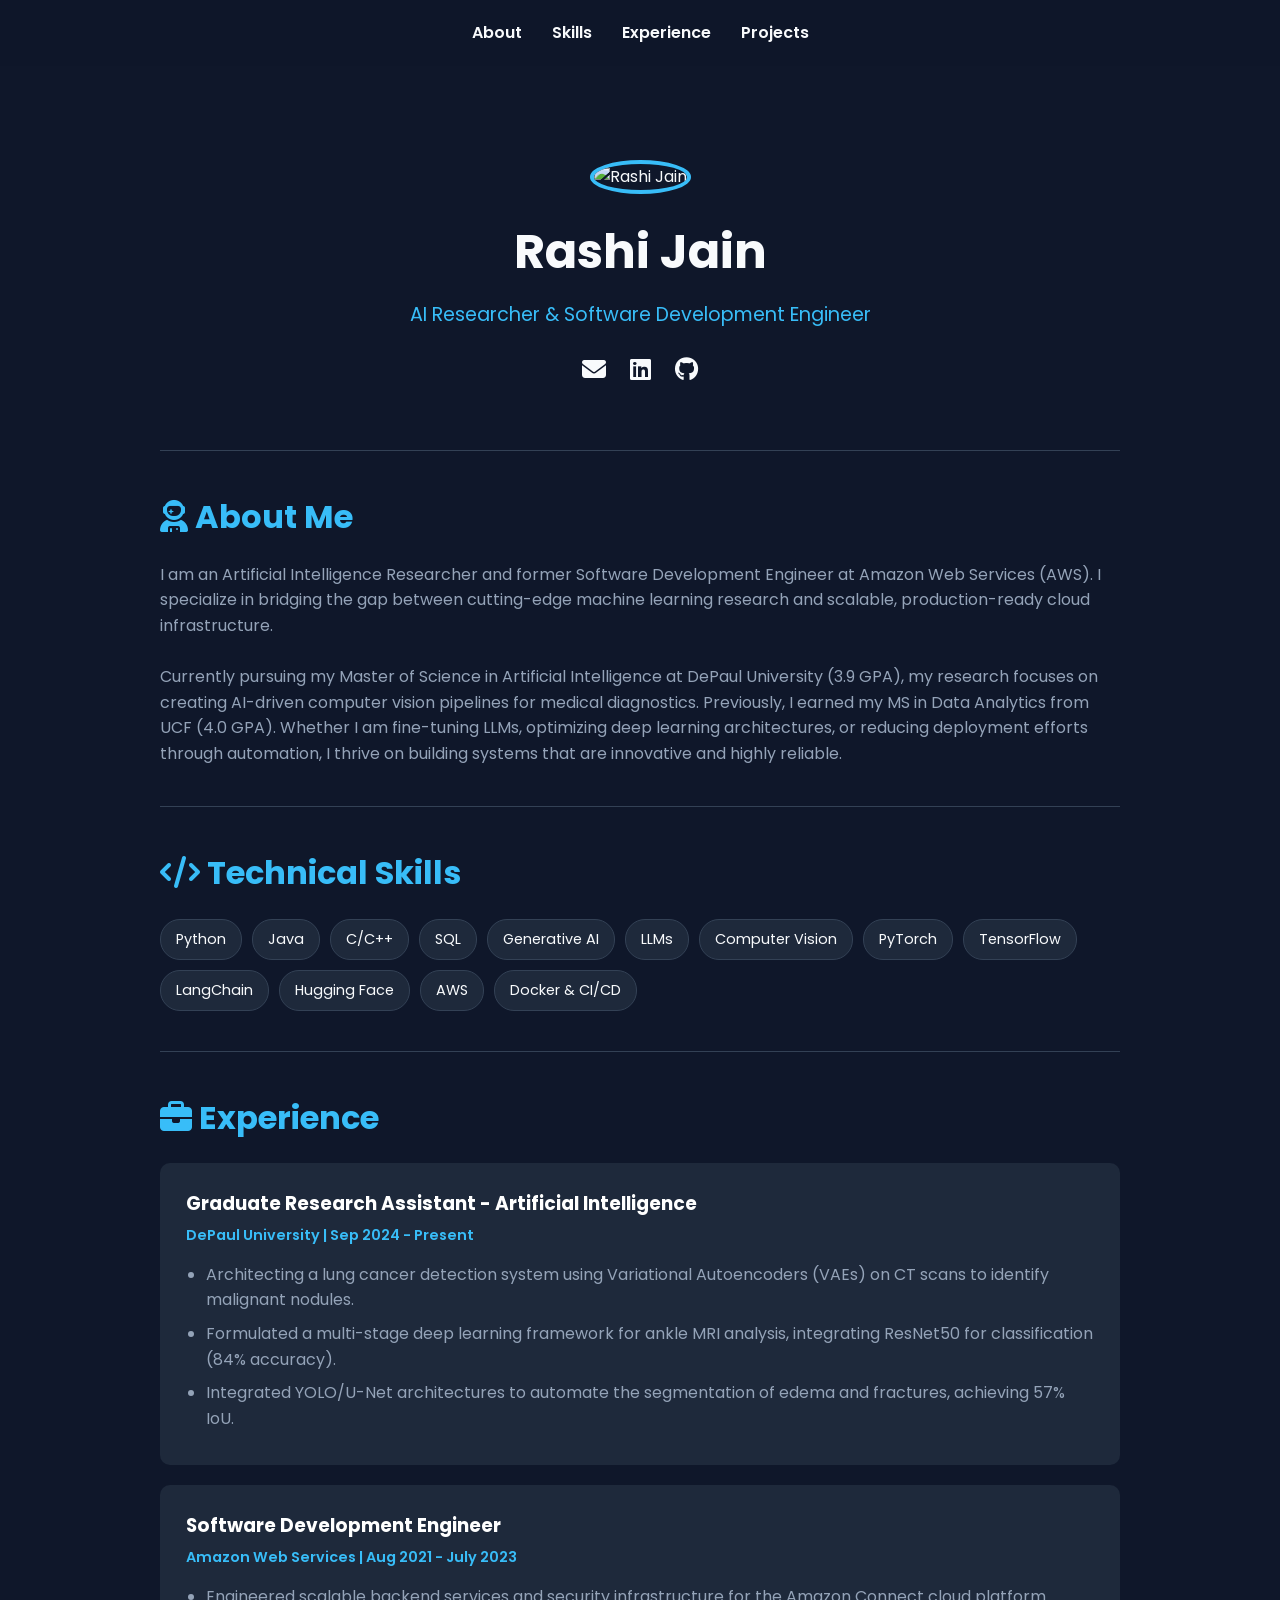
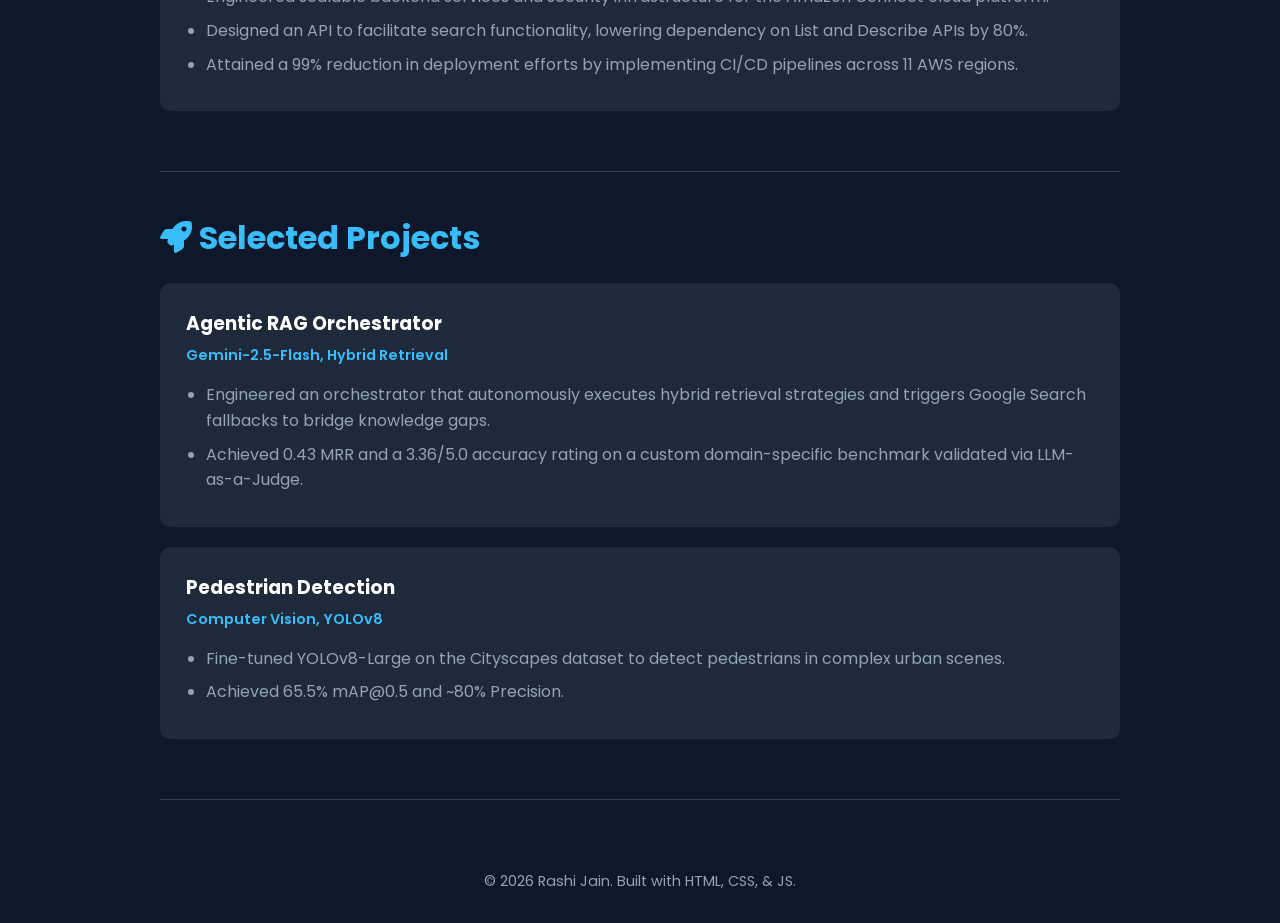
==== index.html @ fdda12f5 "Update and rename index.md to index.html Added html components" ====
<!DOCTYPE html>
<html lang="en">
<head>
    <meta charset="UTF-8">
    <meta name="viewport" content="width=device-width, initial-scale=1.0">
    <title>Rashi Jain | AI Researcher & Software Engineer</title>
    <link href="https://fonts.googleapis.com/css2?family=Poppins:wght@300;400;600;700&display=swap" rel="stylesheet">
    <link rel="stylesheet" href="https://cdnjs.cloudflare.com/ajax/libs/font-awesome/6.4.0/css/all.min.css">
    <link rel="stylesheet" href="assets/css/style.css">
</head>
<body>

    <nav>
        <a href="#about">About</a>
        <a href="#skills">Skills</a>
        <a href="#experience">Experience</a>
        <a href="#projects">Projects</a>
    </nav>

    <div class="container">
        <header class="hero fade-in">
            <img src="profile.jpg" alt="Rashi Jain" class="profile-img">
            <h1>Rashi Jain</h1>
            <p class="subtitle">AI Researcher & Software Development Engineer</p>
            <div class="social-links">
                <a href="mailto:rashijain013@gmail.com" title="Email"><i class="fas fa-envelope"></i></a>
                <a href="https://www.linkedin.com/in/rashijain013" target="_blank" title="LinkedIn"><i class="fab fa-linkedin"></i></a>
                <a href="https://github.com/rashijain" target="_blank" title="GitHub"><i class="fab fa-github"></i></a>
            </div>
        </header>

        <section id="about" class="fade-in delay-1">
            <h2><i class="fas fa-user-astronaut"></i> About Me</h2>
            <p class="text-muted">
                I am an Artificial Intelligence Researcher and former Software Development Engineer at Amazon Web Services (AWS). I specialize in bridging the gap between cutting-edge machine learning research and scalable, production-ready cloud infrastructure. 
                <br><br>
                Currently pursuing my Master of Science in Artificial Intelligence at DePaul University (3.9 GPA), my research focuses on creating AI-driven computer vision pipelines for medical diagnostics. Previously, I earned my MS in Data Analytics from UCF (4.0 GPA). Whether I am fine-tuning LLMs, optimizing deep learning architectures, or reducing deployment efforts through automation, I thrive on building systems that are innovative and highly reliable.
            </p>
        </section>

        <section id="skills" class="fade-in delay-2">
            <h2><i class="fas fa-code"></i> Technical Skills</h2>
            <div class="skills-container">
                <div class="skill-badge">Python</div>
                <div class="skill-badge">Java</div>
                <div class="skill-badge">C/C++</div>
                <div class="skill-badge">SQL</div>
                <div class="skill-badge">Generative AI</div>
                <div class="skill-badge">LLMs</div>
                <div class="skill-badge">Computer Vision</div>
                <div class="skill-badge">PyTorch</div>
                <div class="skill-badge">TensorFlow</div>
                <div class="skill-badge">LangChain</div>
                <div class="skill-badge">Hugging Face</div>
                <div class="skill-badge">AWS</div>
                <div class="skill-badge">Docker & CI/CD</div>
            </div>
        </section>

        <section id="experience" class="fade-in delay-3">
            <h2><i class="fas fa-briefcase"></i> Experience</h2>
            
            <div class="card">
                <h3>Graduate Research Assistant - Artificial Intelligence</h3>
                <div class="meta">DePaul University | Sep 2024 - Present</div>
                <ul>
                    <li>Architecting a lung cancer detection system using Variational Autoencoders (VAEs) on CT scans to identify malignant nodules.</li>
                    <li>Formulated a multi-stage deep learning framework for ankle MRI analysis, integrating ResNet50 for classification (84% accuracy).</li>
                    <li>Integrated YOLO/U-Net architectures to automate the segmentation of edema and fractures, achieving 57% IoU.</li>
                </ul>
            </div>

            <div class="card">
                <h3>Software Development Engineer</h3>
                <div class="meta">Amazon Web Services | Aug 2021 - July 2023</div>
                <ul>
                    <li>Engineered scalable backend services and security infrastructure for the Amazon Connect cloud platform.</li>
                    <li>Designed an API to facilitate search functionality, lowering dependency on List and Describe APIs by 80%.</li>
                    <li>Attained a 99% reduction in deployment efforts by implementing CI/CD pipelines across 11 AWS regions.</li>
                </ul>
            </div>
        </section>

        <section id="projects" class="fade-in delay-3">
            <h2><i class="fas fa-rocket"></i> Selected Projects</h2>
            
            <div class="card">
                <h3>Agentic RAG Orchestrator</h3>
                <div class="meta">Gemini-2.5-Flash, Hybrid Retrieval</div>
                <ul>
                    <li>Engineered an orchestrator that autonomously executes hybrid retrieval strategies and triggers Google Search fallbacks to bridge knowledge gaps.</li>
                    <li>Achieved 0.43 MRR and a 3.36/5.0 accuracy rating on a custom domain-specific benchmark validated via LLM-as-a-Judge.</li>
                </ul>
            </div>

            <div class="card">
                <h3>Pedestrian Detection</h3>
                <div class="meta">Computer Vision, YOLOv8</div>
                <ul>
                    <li>Fine-tuned YOLOv8-Large on the Cityscapes dataset to detect pedestrians in complex urban scenes.</li>
                    <li>Achieved 65.5% mAP@0.5 and ~80% Precision.</li>
                </ul>
            </div>
        </section>
    </div>

    <footer>
        <p>&copy; 2026 Rashi Jain. Built with HTML, CSS, & JS.</p>
    </footer>

    <script src="assets/js/script.js"></script>
</body>
</html>
---- assets/css/style.css ----
:root {
    --bg-color: #0f172a;
    --card-bg: #1e293b;
    --text-main: #f8fafc;
    --text-muted: #94a3b8;
    --accent: #38bdf8;
    --accent-hover: #0284c7;
}

* {
    margin: 0;
    padding: 0;
    box-sizing: border-box;
    font-family: 'Poppins', sans-serif;
    scroll-behavior: smooth;
}

body {
    background-color: var(--bg-color);
    color: var(--text-main);
    line-height: 1.6;
}

/* Typography Helpers */
.text-muted {
    color: var(--text-muted);
}

/* Animations */
@keyframes fadeInUp {
    from { opacity: 0; transform: translateY(30px); }
    to { opacity: 1; transform: translateY(0); }
}

.fade-in {
    animation: fadeInUp 0.8s ease-out forwards;
    opacity: 0;
    /* Paused initially, triggered by JS */
    animation-play-state: paused; 
}

.delay-1 { animation-delay: 0.2s; }
.delay-2 { animation-delay: 0.4s; }
.delay-3 { animation-delay: 0.6s; }

/* Navigation */
nav {
    display: flex;
    justify-content: center;
    padding: 20px;
    background: rgba(15, 23, 42, 0.9);
    position: fixed;
    width: 100%;
    top: 0;
    z-index: 1000;
    backdrop-filter: blur(10px);
}

nav a {
    color: var(--text-main);
    text-decoration: none;
    margin: 0 15px;
    font-weight: 600;
    transition: color 0.3s;
}

nav a:hover { color: var(--accent); }

/* Container */
.container {
    max-width: 1000px;
    margin: 0 auto;
    padding: 100px 20px 40px;
}

/* Hero Section */
.hero {
    text-align: center;
    padding: 60px 0;
    border-bottom: 1px solid #334155;
}

.profile-img {
    width: 150px;
    height: 150px;
    border-radius: 50%;
    border: 4px solid var(--accent);
    margin-bottom: 20px;
    object-fit: cover;
    transition: transform 0.3s ease;
}

.profile-img:hover { transform: scale(1.05); }

h1 { font-size: 3rem; margin-bottom: 10px; }
.subtitle { font-size: 1.2rem; color: var(--accent); margin-bottom: 20px; }

.social-links a {
    color: var(--text-main);
    font-size: 1.5rem;
    margin: 0 10px;
    transition: color 0.3s, transform 0.3s;
    display: inline-block;
}

.social-links a:hover {
    color: var(--accent);
    transform: translateY(-3px);
}

/* Sections */
section { padding: 40px 0; border-bottom: 1px solid #334155; }
h2 { font-size: 2rem; margin-bottom: 20px; color: var(--accent); }

/* Skills */
.skills-container {
    display: flex;
    flex-wrap: wrap;
    gap: 10px;
}

.skill-badge {
    background: var(--card-bg);
    padding: 8px 15px;
    border-radius: 20px;
    font-size: 0.9rem;
    border: 1px solid #334155;
    transition: all 0.3s ease;
    cursor: default;
}

.skill-badge:hover {
    background: var(--accent);
    color: #fff;
    border-color: var(--accent);
    transform: translateY(-2px);
}

/* Cards (Experience & Projects) */
.card {
    background: var(--card-bg);
    padding: 25px;
    border-radius: 10px;
    margin-bottom: 20px;
    transition: transform 0.3s ease, box-shadow 0.3s ease;
    border: 1px solid transparent;
}

.card:hover {
    transform: translateY(-5px);
    box-shadow: 0 10px 20px rgba(0,0,0,0.2);
    border-color: #334155;
}

.card h3 { margin-bottom: 5px; color: #fff; }
.card .meta { color: var(--accent); font-size: 0.9rem; margin-bottom: 15px; font-weight: 600; }
.card ul { margin-left: 20px; color: var(--text-muted); }
.card ul li { margin-bottom: 8px; }

footer { text-align: center; padding: 30px; color: var(--text-muted); font-size: 0.9rem; }
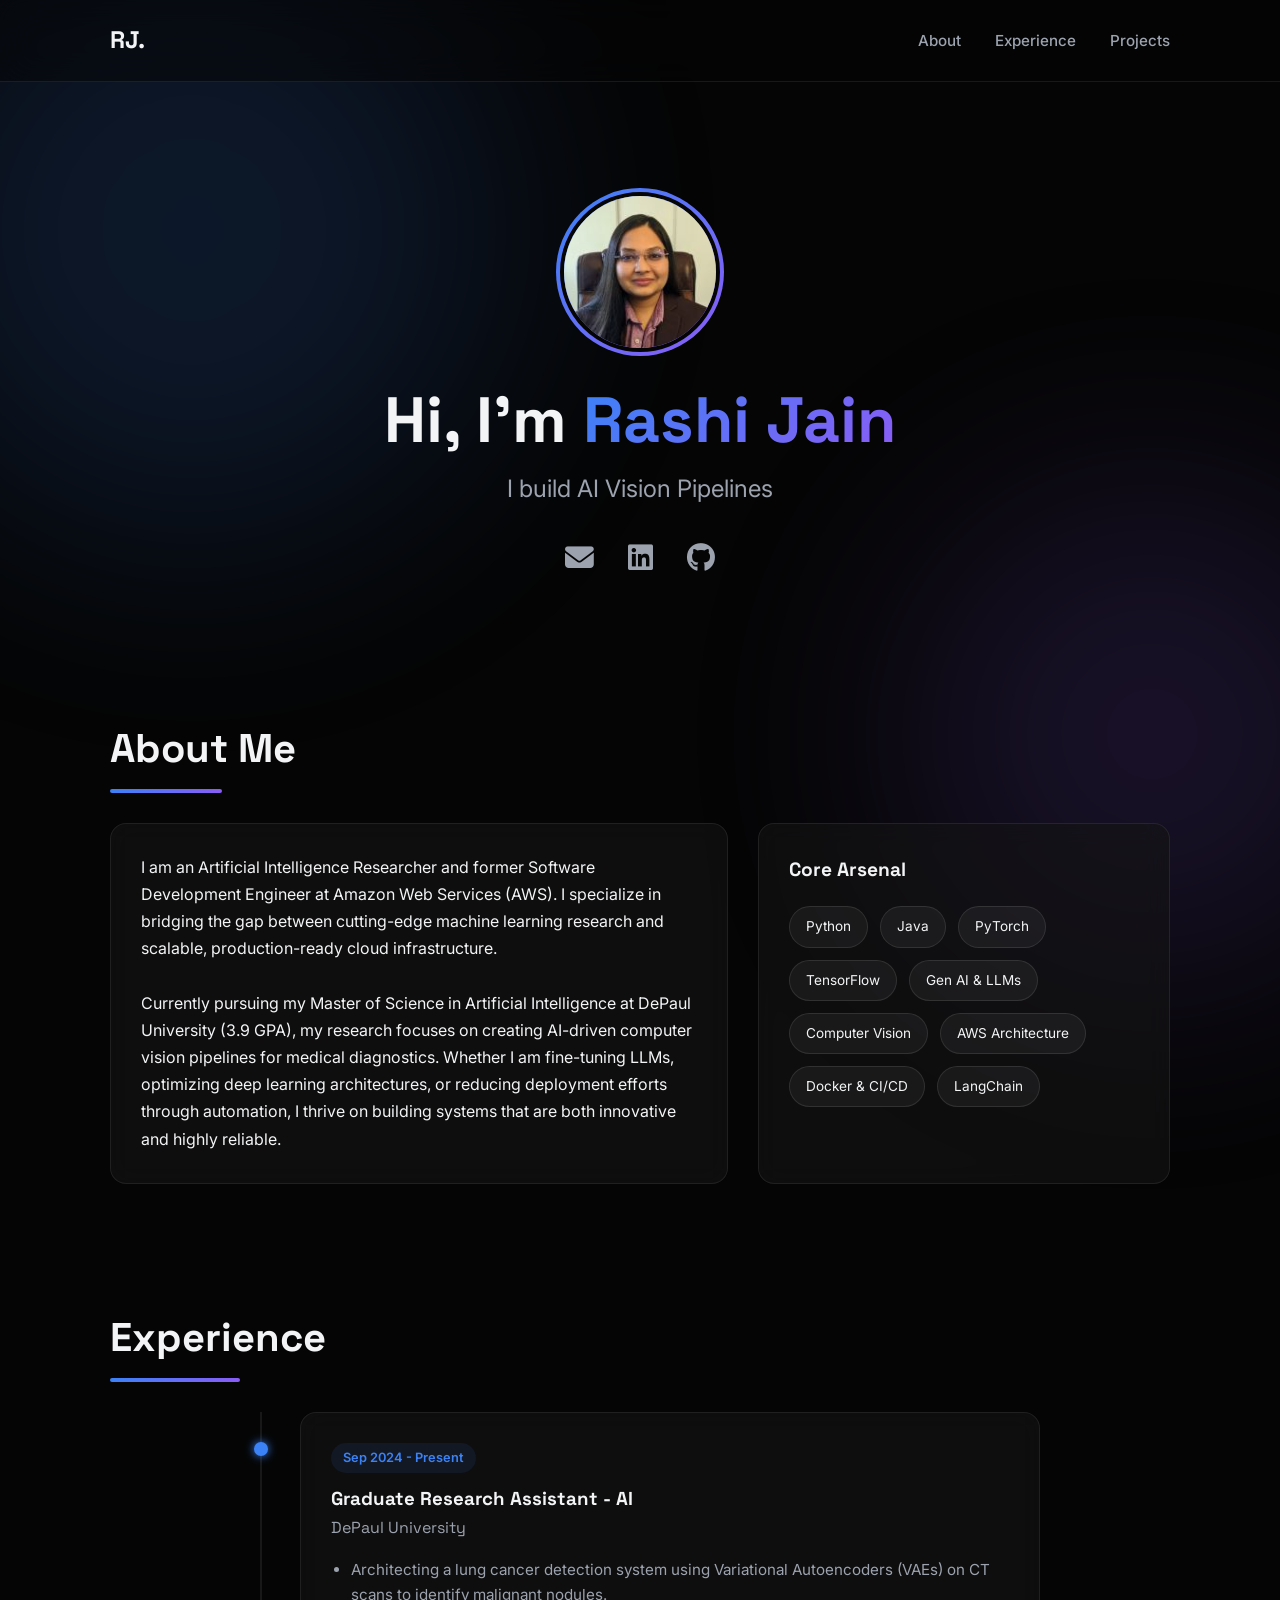
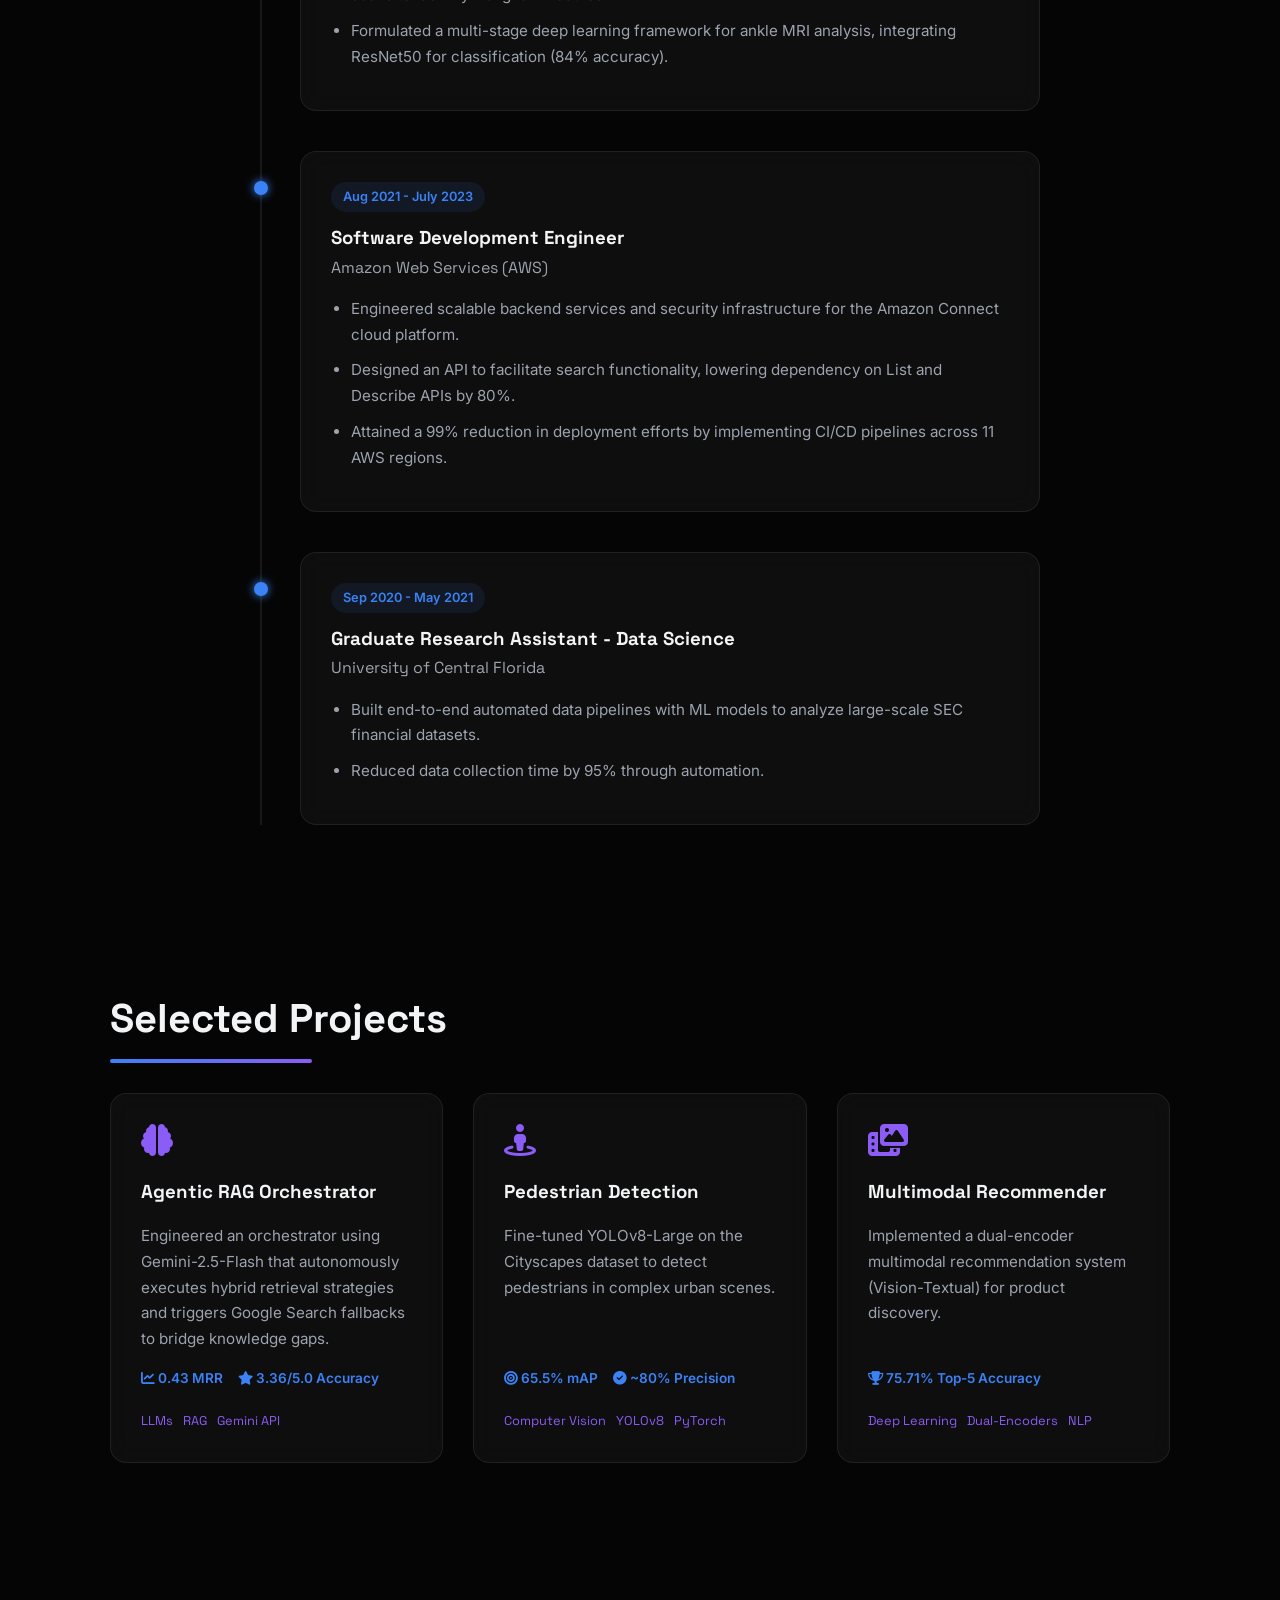
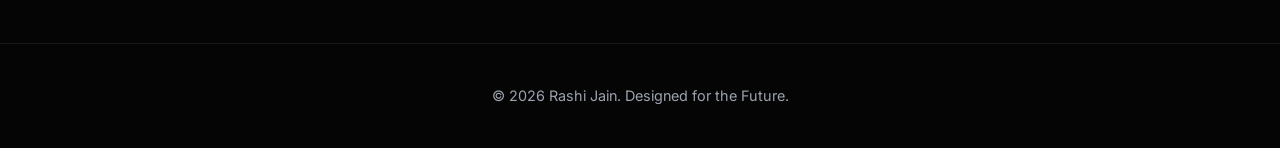
==== commit 30b1fa71: "Update index.html Updated main content file" ====
--- a/index.html
+++ b/index.html
@@ -3,25 +3,36 @@
 <head>
     <meta charset="UTF-8">
     <meta name="viewport" content="width=device-width, initial-scale=1.0">
-    <title>Rashi Jain | AI Researcher & Software Engineer</title>
-    <link href="https://fonts.googleapis.com/css2?family=Poppins:wght@300;400;600;700&display=swap" rel="stylesheet">
+    <title>Rashi Jain | AI Researcher</title>
+    <link href="https://fonts.googleapis.com/css2?family=Inter:wght@300;400;600&family=Space+Grotesk:wght@500;700&display=swap" rel="stylesheet">
     <link rel="stylesheet" href="https://cdnjs.cloudflare.com/ajax/libs/font-awesome/6.4.0/css/all.min.css">
     <link rel="stylesheet" href="assets/css/style.css">
 </head>
 <body>
 
+    <div class="bg-glow glow-1"></div>
+    <div class="bg-glow glow-2"></div>
+
     <nav>
-        <a href="#about">About</a>
-        <a href="#skills">Skills</a>
-        <a href="#experience">Experience</a>
-        <a href="#projects">Projects</a>
+        <div class="nav-content">
+            <a href="#" class="logo">RJ.</a>
+            <div class="nav-links">
+                <a href="#about">About</a>
+                <a href="#experience">Experience</a>
+                <a href="#projects">Projects</a>
+            </div>
+        </div>
     </nav>
 
     <div class="container">
-        <header class="hero fade-in">
-            <img src="profile.jpg" alt="Rashi Jain" class="profile-img">
-            <h1>Rashi Jain</h1>
-            <p class="subtitle">AI Researcher & Software Development Engineer</p>
+        <header class="hero section-fade">
+            <div class="profile-wrapper">
+                <img src="profile.jpg" alt="Rashi Jain" class="profile-img" onerror="this.src='https://ui-avatars.com/api/?name=Rashi+Jain&background=0D8ABC&color=fff&size=150'">
+            </div>
+            <h1>Hi, I'm <span class="gradient-text">Rashi Jain</span></h1>
+            <div class="typing-container">
+                <p class="subtitle">I build <span id="typewriter"></span></p>
+            </div>
             <div class="social-links">
                 <a href="mailto:rashijain013@gmail.com" title="Email"><i class="fas fa-envelope"></i></a>
                 <a href="https://www.linkedin.com/in/rashijain013" target="_blank" title="LinkedIn"><i class="fab fa-linkedin"></i></a>
@@ -29,83 +40,139 @@
             </div>
         </header>
 
-        <section id="about" class="fade-in delay-1">
-            <h2><i class="fas fa-user-astronaut"></i> About Me</h2>
-            <p class="text-muted">
-                I am an Artificial Intelligence Researcher and former Software Development Engineer at Amazon Web Services (AWS). I specialize in bridging the gap between cutting-edge machine learning research and scalable, production-ready cloud infrastructure. 
-                <br><br>
-                Currently pursuing my Master of Science in Artificial Intelligence at DePaul University (3.9 GPA), my research focuses on creating AI-driven computer vision pipelines for medical diagnostics. Previously, I earned my MS in Data Analytics from UCF (4.0 GPA). Whether I am fine-tuning LLMs, optimizing deep learning architectures, or reducing deployment efforts through automation, I thrive on building systems that are innovative and highly reliable.
-            </p>
-        </section>
-
-        <section id="skills" class="fade-in delay-2">
-            <h2><i class="fas fa-code"></i> Technical Skills</h2>
-            <div class="skills-container">
-                <div class="skill-badge">Python</div>
-                <div class="skill-badge">Java</div>
-                <div class="skill-badge">C/C++</div>
-                <div class="skill-badge">SQL</div>
-                <div class="skill-badge">Generative AI</div>
-                <div class="skill-badge">LLMs</div>
-                <div class="skill-badge">Computer Vision</div>
-                <div class="skill-badge">PyTorch</div>
-                <div class="skill-badge">TensorFlow</div>
-                <div class="skill-badge">LangChain</div>
-                <div class="skill-badge">Hugging Face</div>
-                <div class="skill-badge">AWS</div>
-                <div class="skill-badge">Docker & CI/CD</div>
+        <section id="about" class="section-fade">
+            <h2 class="section-title">About Me</h2>
+            <div class="about-grid">
+                <div class="about-text glass-card">
+                    <p>
+                        I am an Artificial Intelligence Researcher and former Software Development Engineer at Amazon Web Services (AWS). I specialize in bridging the gap between cutting-edge machine learning research and scalable, production-ready cloud infrastructure.
+                    </p>
+                    <br>
+                    <p>
+                        Currently pursuing my Master of Science in Artificial Intelligence at DePaul University (3.9 GPA), my research focuses on creating AI-driven computer vision pipelines for medical diagnostics. Whether I am fine-tuning LLMs, optimizing deep learning architectures, or reducing deployment efforts through automation, I thrive on building systems that are both innovative and highly reliable.
+                    </p>
+                </div>
+                <div class="skills-wrapper glass-card">
+                    <h3 class="subsection-title">Core Arsenal</h3>
+                    <div class="skills-container">
+                        <span class="skill-tag">Python</span>
+                        <span class="skill-tag">Java</span>
+                        <span class="skill-tag">PyTorch</span>
+                        <span class="skill-tag">TensorFlow</span>
+                        <span class="skill-tag">Gen AI & LLMs</span>
+                        <span class="skill-tag">Computer Vision</span>
+                        <span class="skill-tag">AWS Architecture</span>
+                        <span class="skill-tag">Docker & CI/CD</span>
+                        <span class="skill-tag">LangChain</span>
+                    </div>
+                </div>
             </div>
         </section>
 
-        <section id="experience" class="fade-in delay-3">
-            <h2><i class="fas fa-briefcase"></i> Experience</h2>
-            
-            <div class="card">
-                <h3>Graduate Research Assistant - Artificial Intelligence</h3>
-                <div class="meta">DePaul University | Sep 2024 - Present</div>
-                <ul>
-                    <li>Architecting a lung cancer detection system using Variational Autoencoders (VAEs) on CT scans to identify malignant nodules.</li>
-                    <li>Formulated a multi-stage deep learning framework for ankle MRI analysis, integrating ResNet50 for classification (84% accuracy).</li>
-                    <li>Integrated YOLO/U-Net architectures to automate the segmentation of edema and fractures, achieving 57% IoU.</li>
-                </ul>
-            </div>
+        <section id="experience" class="section-fade">
+            <h2 class="section-title">Experience</h2>
+            <div class="timeline">
+                
+                <div class="timeline-item">
+                    <div class="timeline-dot"></div>
+                    <div class="timeline-content glass-card">
+                        <span class="timeline-date">Sep 2024 - Present</span>
+                        <h3>Graduate Research Assistant - AI</h3>
+                        <h4 class="company-text">DePaul University</h4>
+                        <ul class="task-list">
+                            <li>Architecting a lung cancer detection system using Variational Autoencoders (VAEs) on CT scans to identify malignant nodules.</li>
+                            <li>Formulated a multi-stage deep learning framework for ankle MRI analysis, integrating ResNet50 for classification (84% accuracy).</li>
+                        </ul>
+                    </div>
+                </div>
 
-            <div class="card">
-                <h3>Software Development Engineer</h3>
-                <div class="meta">Amazon Web Services | Aug 2021 - July 2023</div>
-                <ul>
-                    <li>Engineered scalable backend services and security infrastructure for the Amazon Connect cloud platform.</li>
-                    <li>Designed an API to facilitate search functionality, lowering dependency on List and Describe APIs by 80%.</li>
-                    <li>Attained a 99% reduction in deployment efforts by implementing CI/CD pipelines across 11 AWS regions.</li>
-                </ul>
+                <div class="timeline-item">
+                    <div class="timeline-dot"></div>
+                    <div class="timeline-content glass-card">
+                        <span class="timeline-date">Aug 2021 - July 2023</span>
+                        <h3>Software Development Engineer</h3>
+                        <h4 class="company-text">Amazon Web Services (AWS)</h4>
+                        <ul class="task-list">
+                            <li>Engineered scalable backend services and security infrastructure for the Amazon Connect cloud platform.</li>
+                            <li>Designed an API to facilitate search functionality, lowering dependency on List and Describe APIs by 80%.</li>
+                            <li>Attained a 99% reduction in deployment efforts by implementing CI/CD pipelines across 11 AWS regions.</li>
+                        </ul>
+                    </div>
+                </div>
+
+                <div class="timeline-item">
+                    <div class="timeline-dot"></div>
+                    <div class="timeline-content glass-card">
+                        <span class="timeline-date">Sep 2020 - May 2021</span>
+                        <h3>Graduate Research Assistant - Data Science</h3>
+                        <h4 class="company-text">University of Central Florida</h4>
+                        <ul class="task-list">
+                            <li>Built end-to-end automated data pipelines with ML models to analyze large-scale SEC financial datasets.</li>
+                            <li>Reduced data collection time by 95% through automation.</li>
+                        </ul>
+                    </div>
+                </div>
+
             </div>
         </section>
 
-        <section id="projects" class="fade-in delay-3">
-            <h2><i class="fas fa-rocket"></i> Selected Projects</h2>
-            
-            <div class="card">
-                <h3>Agentic RAG Orchestrator</h3>
-                <div class="meta">Gemini-2.5-Flash, Hybrid Retrieval</div>
-                <ul>
-                    <li>Engineered an orchestrator that autonomously executes hybrid retrieval strategies and triggers Google Search fallbacks to bridge knowledge gaps.</li>
-                    <li>Achieved 0.43 MRR and a 3.36/5.0 accuracy rating on a custom domain-specific benchmark validated via LLM-as-a-Judge.</li>
-                </ul>
-            </div>
+        <section id="projects" class="section-fade">
+            <h2 class="section-title">Selected Projects</h2>
+            <div class="projects-grid">
+                
+                <div class="project-card glass-card">
+                    <div class="project-header">
+                        <i class="fas fa-brain project-icon"></i>
+                        <!-- <div class="project-links">
+                            <a href="https://github.com/rashijain" target="_blank"><i class="fab fa-github"></i></a>
+                        </div> -->
+                    </div>
+                    <h3>Agentic RAG Orchestrator</h3>
+                    <p class="project-desc">Engineered an orchestrator using Gemini-2.5-Flash that autonomously executes hybrid retrieval strategies and triggers Google Search fallbacks to bridge knowledge gaps.</p>
+                    <div class="project-metrics">
+                        <span><i class="fas fa-chart-line"></i> 0.43 MRR</span>
+                        <span><i class="fas fa-star"></i> 3.36/5.0 Accuracy</span>
+                    </div>
+                    <div class="tech-stack">
+                        <span>LLMs</span><span>RAG</span><span>Gemini API</span>
+                    </div>
+                </div>
 
-            <div class="card">
-                <h3>Pedestrian Detection</h3>
-                <div class="meta">Computer Vision, YOLOv8</div>
-                <ul>
-                    <li>Fine-tuned YOLOv8-Large on the Cityscapes dataset to detect pedestrians in complex urban scenes.</li>
-                    <li>Achieved 65.5% mAP@0.5 and ~80% Precision.</li>
-                </ul>
+                <div class="project-card glass-card">
+                    <div class="project-header">
+                        <i class="fas fa-street-view project-icon"></i>
+                    </div>
+                    <h3>Pedestrian Detection</h3>
+                    <p class="project-desc">Fine-tuned YOLOv8-Large on the Cityscapes dataset to detect pedestrians in complex urban scenes.</p>
+                    <div class="project-metrics">
+                        <span><i class="fas fa-bullseye"></i> 65.5% mAP</span>
+                        <span><i class="fas fa-check-circle"></i> ~80% Precision</span>
+                    </div>
+                    <div class="tech-stack">
+                        <span>Computer Vision</span><span>YOLOv8</span><span>PyTorch</span>
+                    </div>
+                </div>
+
+                <div class="project-card glass-card">
+                    <div class="project-header">
+                        <i class="fas fa-photo-video project-icon"></i>
+                    </div>
+                    <h3>Multimodal Recommender</h3>
+                    <p class="project-desc">Implemented a dual-encoder multimodal recommendation system (Vision-Textual) for product discovery.</p>
+                    <div class="project-metrics">
+                        <span><i class="fas fa-trophy"></i> 75.71% Top-5 Accuracy</span>
+                    </div>
+                    <div class="tech-stack">
+                        <span>Deep Learning</span><span>Dual-Encoders</span><span>NLP</span>
+                    </div>
+                </div>
+
             </div>
         </section>
     </div>
 
     <footer>
-        <p>&copy; 2026 Rashi Jain. Built with HTML, CSS, & JS.</p>
+        <p>&copy; 2026 Rashi Jain. Designed for the Future.</p>
     </footer>
 
     <script src="assets/js/script.js"></script>
--- a/assets/css/style.css
+++ b/assets/css/style.css
@@ -1,160 +1,326 @@
+/* Import Modern Fonts */
 :root {
-    --bg-color: #0f172a;
-    --card-bg: #1e293b;
-    --text-main: #f8fafc;
-    --text-muted: #94a3b8;
-    --accent: #38bdf8;
-    --accent-hover: #0284c7;
+    --bg-dark: #050505;
+    --card-glass: rgba(20, 20, 20, 0.6);
+    --card-border: rgba(255, 255, 255, 0.08);
+    --text-main: #f3f4f6;
+    --text-muted: #9ca3af;
+    --accent-blue: #3b82f6;
+    --accent-purple: #8b5cf6;
+    --gradient-text: linear-gradient(135deg, var(--accent-blue), var(--accent-purple));
+    --font-heading: 'Space Grotesk', sans-serif;
+    --font-body: 'Inter', sans-serif;
 }
 
 * {
     margin: 0;
     padding: 0;
     box-sizing: border-box;
-    font-family: 'Poppins', sans-serif;
     scroll-behavior: smooth;
 }
 
 body {
-    background-color: var(--bg-color);
+    background-color: var(--bg-dark);
     color: var(--text-main);
-    line-height: 1.6;
-}
-
-/* Typography Helpers */
-.text-muted {
-    color: var(--text-muted);
-}
-
-/* Animations */
-@keyframes fadeInUp {
-    from { opacity: 0; transform: translateY(30px); }
-    to { opacity: 1; transform: translateY(0); }
-}
-
-.fade-in {
-    animation: fadeInUp 0.8s ease-out forwards;
-    opacity: 0;
-    /* Paused initially, triggered by JS */
-    animation-play-state: paused; 
-}
-
-.delay-1 { animation-delay: 0.2s; }
-.delay-2 { animation-delay: 0.4s; }
-.delay-3 { animation-delay: 0.6s; }
+    font-family: var(--font-body);
+    line-height: 1.7;
+    overflow-x: hidden;
+    position: relative;
+}
+
+/* Background Ambient Glows */
+.bg-glow {
+    position: fixed;
+    border-radius: 50%;
+    filter: blur(120px);
+    z-index: -1;
+    opacity: 0.15;
+}
+.glow-1 {
+    top: -10%;
+    left: -10%;
+    width: 50vw;
+    height: 50vw;
+    background: var(--accent-blue);
+}
+.glow-2 {
+    bottom: -10%;
+    right: -10%;
+    width: 40vw;
+    height: 40vw;
+    background: var(--accent-purple);
+}
+
+/* Typography */
+h1, h2, h3, h4, .logo {
+    font-family: var(--font-heading);
+}
+
+.gradient-text {
+    background: var(--gradient-text);
+    -webkit-background-clip: text;
+    -webkit-text-fill-color: transparent;
+    background-clip: text;
+}
 
 /* Navigation */
 nav {
-    display: flex;
-    justify-content: center;
+    position: fixed;
+    top: 0;
+    width: 100%;
+    z-index: 1000;
+    backdrop-filter: blur(16px);
+    -webkit-backdrop-filter: blur(16px);
+    border-bottom: 1px solid var(--card-border);
+    background: rgba(5, 5, 5, 0.5);
+}
+
+.nav-content {
+    max-width: 1100px;
+    margin: 0 auto;
     padding: 20px;
-    background: rgba(15, 23, 42, 0.9);
-    position: fixed;
-    width: 100%;
-    top: 0;
-    z-index: 1000;
-    backdrop-filter: blur(10px);
-}
-
-nav a {
+    display: flex;
+    justify-content: space-between;
+    align-items: center;
+}
+
+.logo {
+    font-size: 1.5rem;
+    font-weight: 700;
+    text-decoration: none;
     color: var(--text-main);
+}
+
+.nav-links a {
+    color: var(--text-muted);
     text-decoration: none;
-    margin: 0 15px;
-    font-weight: 600;
+    margin-left: 30px;
+    font-weight: 500;
     transition: color 0.3s;
-}
-
-nav a:hover { color: var(--accent); }
-
-/* Container */
+    font-size: 0.95rem;
+}
+
+.nav-links a:hover {
+    color: var(--text-main);
+}
+
+/* Layout */
 .container {
-    max-width: 1000px;
+    max-width: 1100px;
     margin: 0 auto;
-    padding: 100px 20px 40px;
+    padding: 120px 20px 60px;
+}
+
+/* Reusable Glass Card */
+.glass-card {
+    background: var(--card-glass);
+    border: 1px solid var(--card-border);
+    backdrop-filter: blur(12px);
+    -webkit-backdrop-filter: blur(12px);
+    border-radius: 16px;
+    padding: 30px;
+    transition: transform 0.3s ease, border-color 0.3s ease, box-shadow 0.3s ease;
+}
+
+.glass-card:hover {
+    border-color: rgba(139, 92, 246, 0.3);
+    box-shadow: 0 10px 30px -15px rgba(139, 92, 246, 0.2);
+    transform: translateY(-5px);
 }
 
 /* Hero Section */
 .hero {
     text-align: center;
-    padding: 60px 0;
-    border-bottom: 1px solid #334155;
-}
+    padding: 8vh 0;
+}
+
+.profile-wrapper {
+    position: relative;
+    width: 160px;
+    height: 160px;
+    margin: 0 auto 30px;
+}
+
+.profile-wrapper::before {
+    content: '';
+    position: absolute;
+    inset: -4px;
+    border-radius: 50%;
+    background: var(--gradient-text);
+    z-index: -1;
+    animation: spin 4s linear infinite;
+}
+
+@keyframes spin { 100% { transform: rotate(360deg); } }
 
 .profile-img {
-    width: 150px;
-    height: 150px;
+    width: 100%;
+    height: 100%;
     border-radius: 50%;
-    border: 4px solid var(--accent);
+    object-fit: cover;
+    border: 4px solid var(--bg-dark);
+}
+
+.hero h1 { font-size: 4rem; margin-bottom: 10px; line-height: 1.2; }
+.subtitle { font-size: 1.5rem; color: var(--text-muted); height: 35px; }
+
+.social-links { margin-top: 30px; }
+.social-links a {
+    color: var(--text-muted);
+    font-size: 1.8rem;
+    margin: 0 15px;
+    transition: all 0.3s;
+}
+.social-links a:hover {
+    color: var(--accent-blue);
+    transform: translateY(-4px);
+}
+
+/* Sections */
+section { padding: 60px 0; }
+.section-title {
+    font-size: 2.5rem;
+    margin-bottom: 40px;
+    position: relative;
+    display: inline-block;
+}
+.section-title::after {
+    content: '';
+    position: absolute;
+    bottom: -10px;
+    left: 0;
+    width: 60%;
+    height: 4px;
+    background: var(--gradient-text);
+    border-radius: 2px;
+}
+
+/* About Grid */
+.about-grid {
+    display: grid;
+    grid-template-columns: 3fr 2fr;
+    gap: 30px;
+}
+
+.subsection-title { margin-bottom: 20px; font-size: 1.2rem; }
+
+.skills-container {
+    display: flex;
+    flex-wrap: wrap;
+    gap: 12px;
+}
+
+.skill-tag {
+    background: rgba(255, 255, 255, 0.05);
+    border: 1px solid rgba(255, 255, 255, 0.1);
+    padding: 8px 16px;
+    border-radius: 30px;
+    font-size: 0.85rem;
+    color: var(--text-main);
+    transition: all 0.3s;
+}
+.skill-tag:hover {
+    background: var(--gradient-text);
+    border-color: transparent;
+}
+
+/* Timeline */
+.timeline {
+    position: relative;
+    max-width: 800px;
+    margin: 0 auto;
+}
+.timeline::before {
+    content: '';
+    position: absolute;
+    left: 20px;
+    top: 0;
+    height: 100%;
+    width: 2px;
+    background: var(--card-border);
+}
+
+.timeline-item {
+    position: relative;
+    padding-left: 60px;
+    margin-bottom: 40px;
+}
+.timeline-dot {
+    position: absolute;
+    left: 14px;
+    top: 30px;
+    width: 14px;
+    height: 14px;
+    border-radius: 50%;
+    background: var(--accent-blue);
+    box-shadow: 0 0 10px var(--accent-blue);
+}
+.timeline-date {
+    display: inline-block;
+    padding: 4px 12px;
+    background: rgba(59, 130, 246, 0.1);
+    color: var(--accent-blue);
+    border-radius: 20px;
+    font-size: 0.8rem;
+    font-weight: 600;
+    margin-bottom: 10px;
+}
+.company-text { color: var(--text-muted); font-weight: 400; margin-bottom: 15px; font-size: 1rem; }
+.task-list { margin-left: 20px; color: var(--text-muted); font-size: 0.95rem; }
+.task-list li { margin-bottom: 10px; }
+
+/* Projects Grid */
+.projects-grid {
+    display: grid;
+    grid-template-columns: repeat(auto-fit, minmax(300px, 1fr));
+    gap: 30px;
+}
+
+.project-card {
+    display: flex;
+    flex-direction: column;
+}
+
+.project-header {
+    display: flex;
+    justify-content: space-between;
+    align-items: center;
     margin-bottom: 20px;
-    object-fit: cover;
-    transition: transform 0.3s ease;
-}
-
-.profile-img:hover { transform: scale(1.05); }
-
-h1 { font-size: 3rem; margin-bottom: 10px; }
-.subtitle { font-size: 1.2rem; color: var(--accent); margin-bottom: 20px; }
-
-.social-links a {
-    color: var(--text-main);
-    font-size: 1.5rem;
-    margin: 0 10px;
-    transition: color 0.3s, transform 0.3s;
-    display: inline-block;
-}
-
-.social-links a:hover {
-    color: var(--accent);
-    transform: translateY(-3px);
-}
-
-/* Sections */
-section { padding: 40px 0; border-bottom: 1px solid #334155; }
-h2 { font-size: 2rem; margin-bottom: 20px; color: var(--accent); }
-
-/* Skills */
-.skills-container {
-    display: flex;
-    flex-wrap: wrap;
+}
+
+.project-icon { font-size: 2rem; color: var(--accent-purple); }
+.project-links a { color: var(--text-muted); font-size: 1.2rem; transition: color 0.3s; }
+.project-links a:hover { color: var(--text-main); }
+
+.project-desc { color: var(--text-muted); font-size: 0.95rem; margin: 15px 0; flex-grow: 1; }
+
+.project-metrics {
+    display: flex;
+    gap: 15px;
+    margin-bottom: 20px;
+    font-size: 0.85rem;
+    font-weight: 600;
+    color: var(--accent-blue);
+}
+
+.tech-stack {
+    display: flex;
     gap: 10px;
-}
-
-.skill-badge {
-    background: var(--card-bg);
-    padding: 8px 15px;
-    border-radius: 20px;
-    font-size: 0.9rem;
-    border: 1px solid #334155;
-    transition: all 0.3s ease;
-    cursor: default;
-}
-
-.skill-badge:hover {
-    background: var(--accent);
-    color: #fff;
-    border-color: var(--accent);
-    transform: translateY(-2px);
-}
-
-/* Cards (Experience & Projects) */
-.card {
-    background: var(--card-bg);
-    padding: 25px;
-    border-radius: 10px;
-    margin-bottom: 20px;
-    transition: transform 0.3s ease, box-shadow 0.3s ease;
-    border: 1px solid transparent;
-}
-
-.card:hover {
-    transform: translateY(-5px);
-    box-shadow: 0 10px 20px rgba(0,0,0,0.2);
-    border-color: #334155;
-}
-
-.card h3 { margin-bottom: 5px; color: #fff; }
-.card .meta { color: var(--accent); font-size: 0.9rem; margin-bottom: 15px; font-weight: 600; }
-.card ul { margin-left: 20px; color: var(--text-muted); }
-.card ul li { margin-bottom: 8px; }
-
-footer { text-align: center; padding: 30px; color: var(--text-muted); font-size: 0.9rem; }
+    font-family: 'Space Grotesk', sans-serif;
+    font-size: 0.8rem;
+    color: var(--text-muted);
+}
+.tech-stack span { color: var(--accent-purple); }
+
+/* Footer */
+footer { text-align: center; padding: 40px; color: var(--text-muted); font-size: 0.9rem; border-top: 1px solid var(--card-border); margin-top: 60px; }
+
+/* Animations */
+.section-fade { opacity: 0; transform: translateY(30px); transition: opacity 0.8s ease-out, transform 0.8s ease-out; }
+.section-fade.visible { opacity: 1; transform: translateY(0); }
+
+/* Responsive */
+@media (max-width: 768px) {
+    .hero h1 { font-size: 2.5rem; }
+    .about-grid { grid-template-columns: 1fr; }
+}
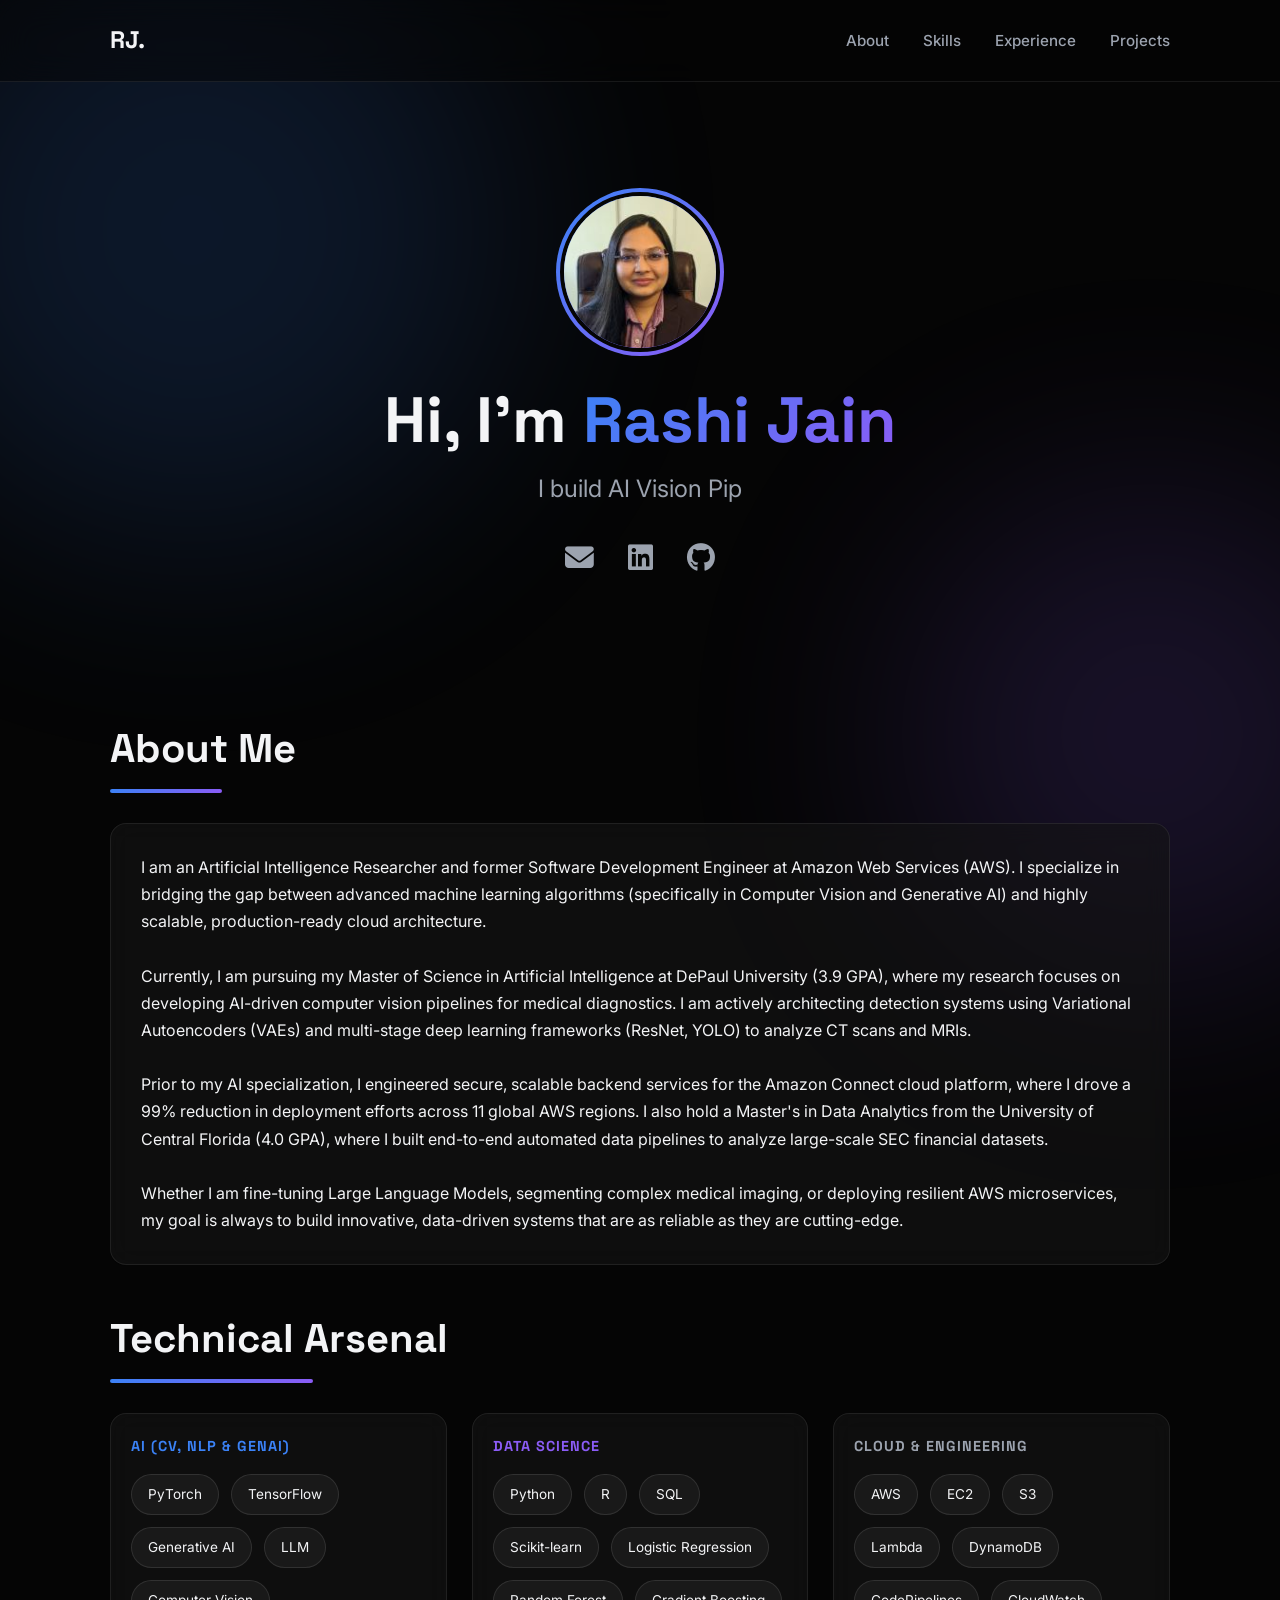
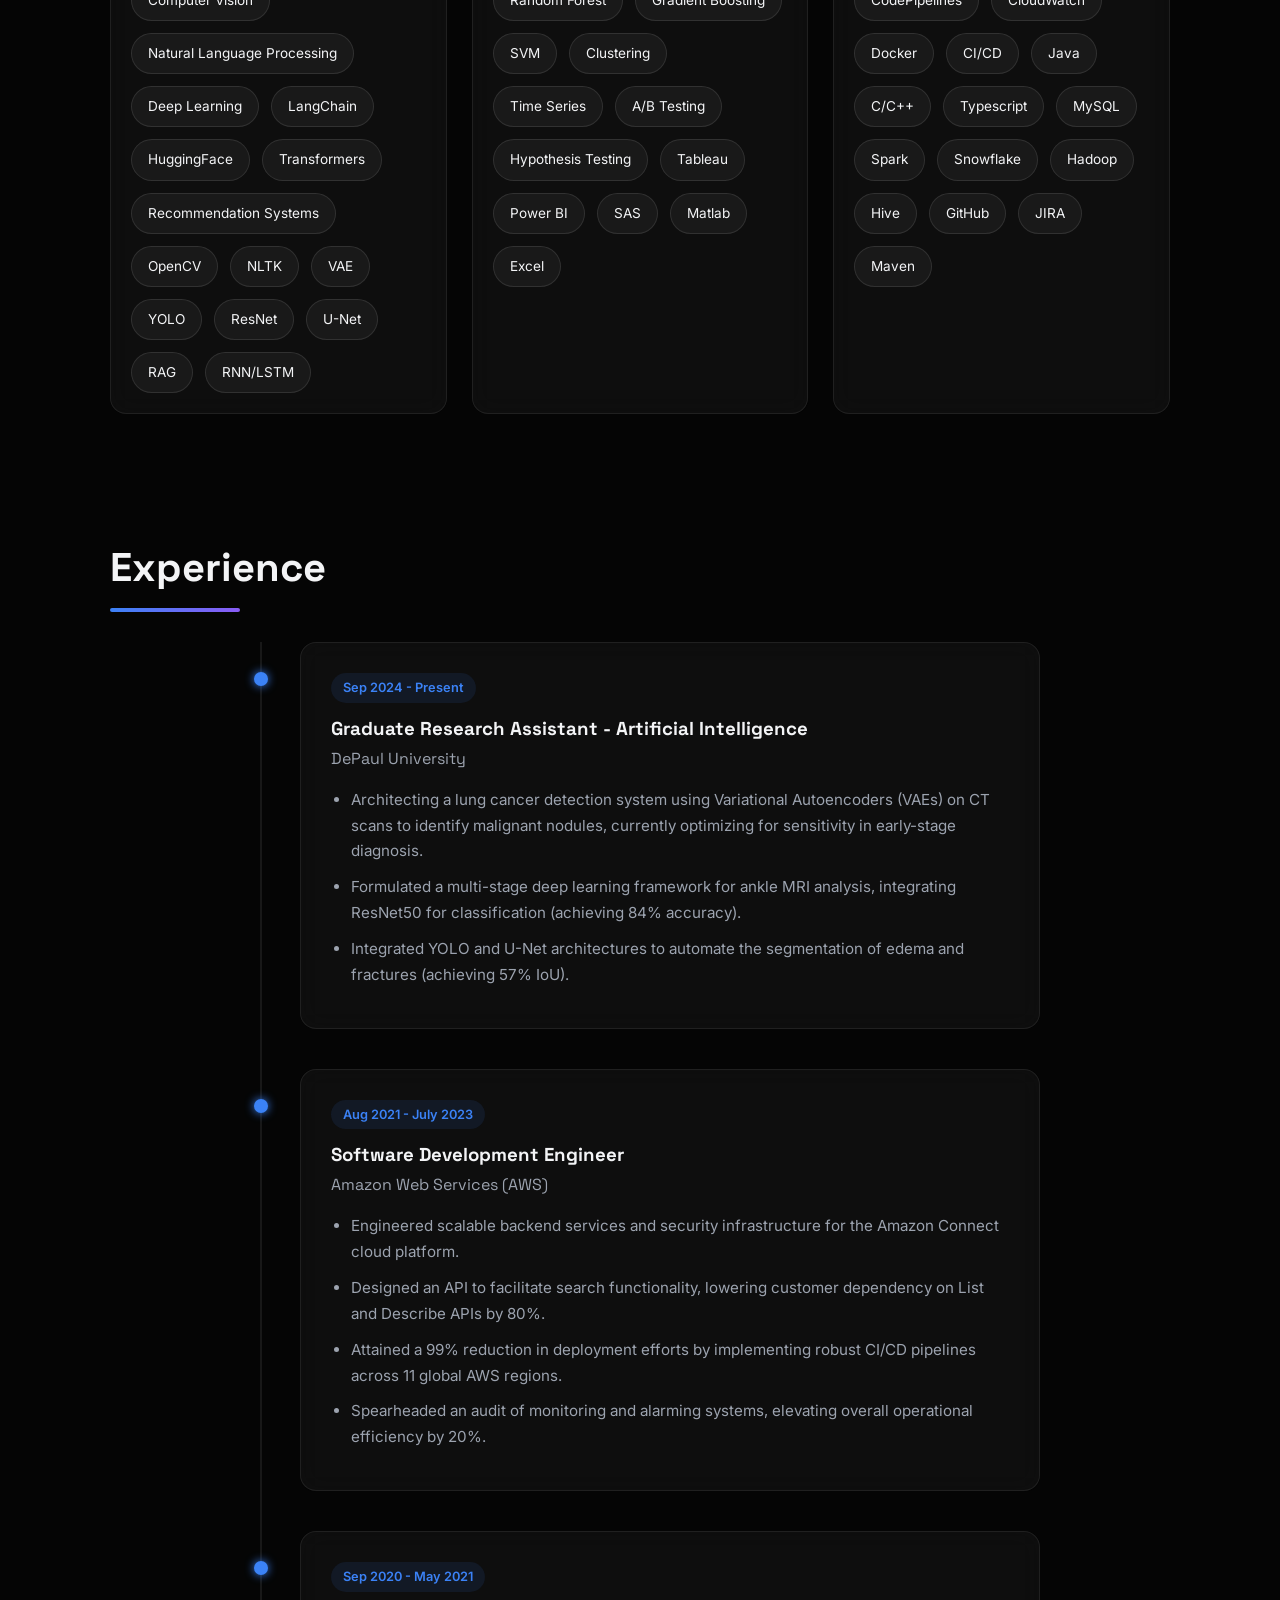
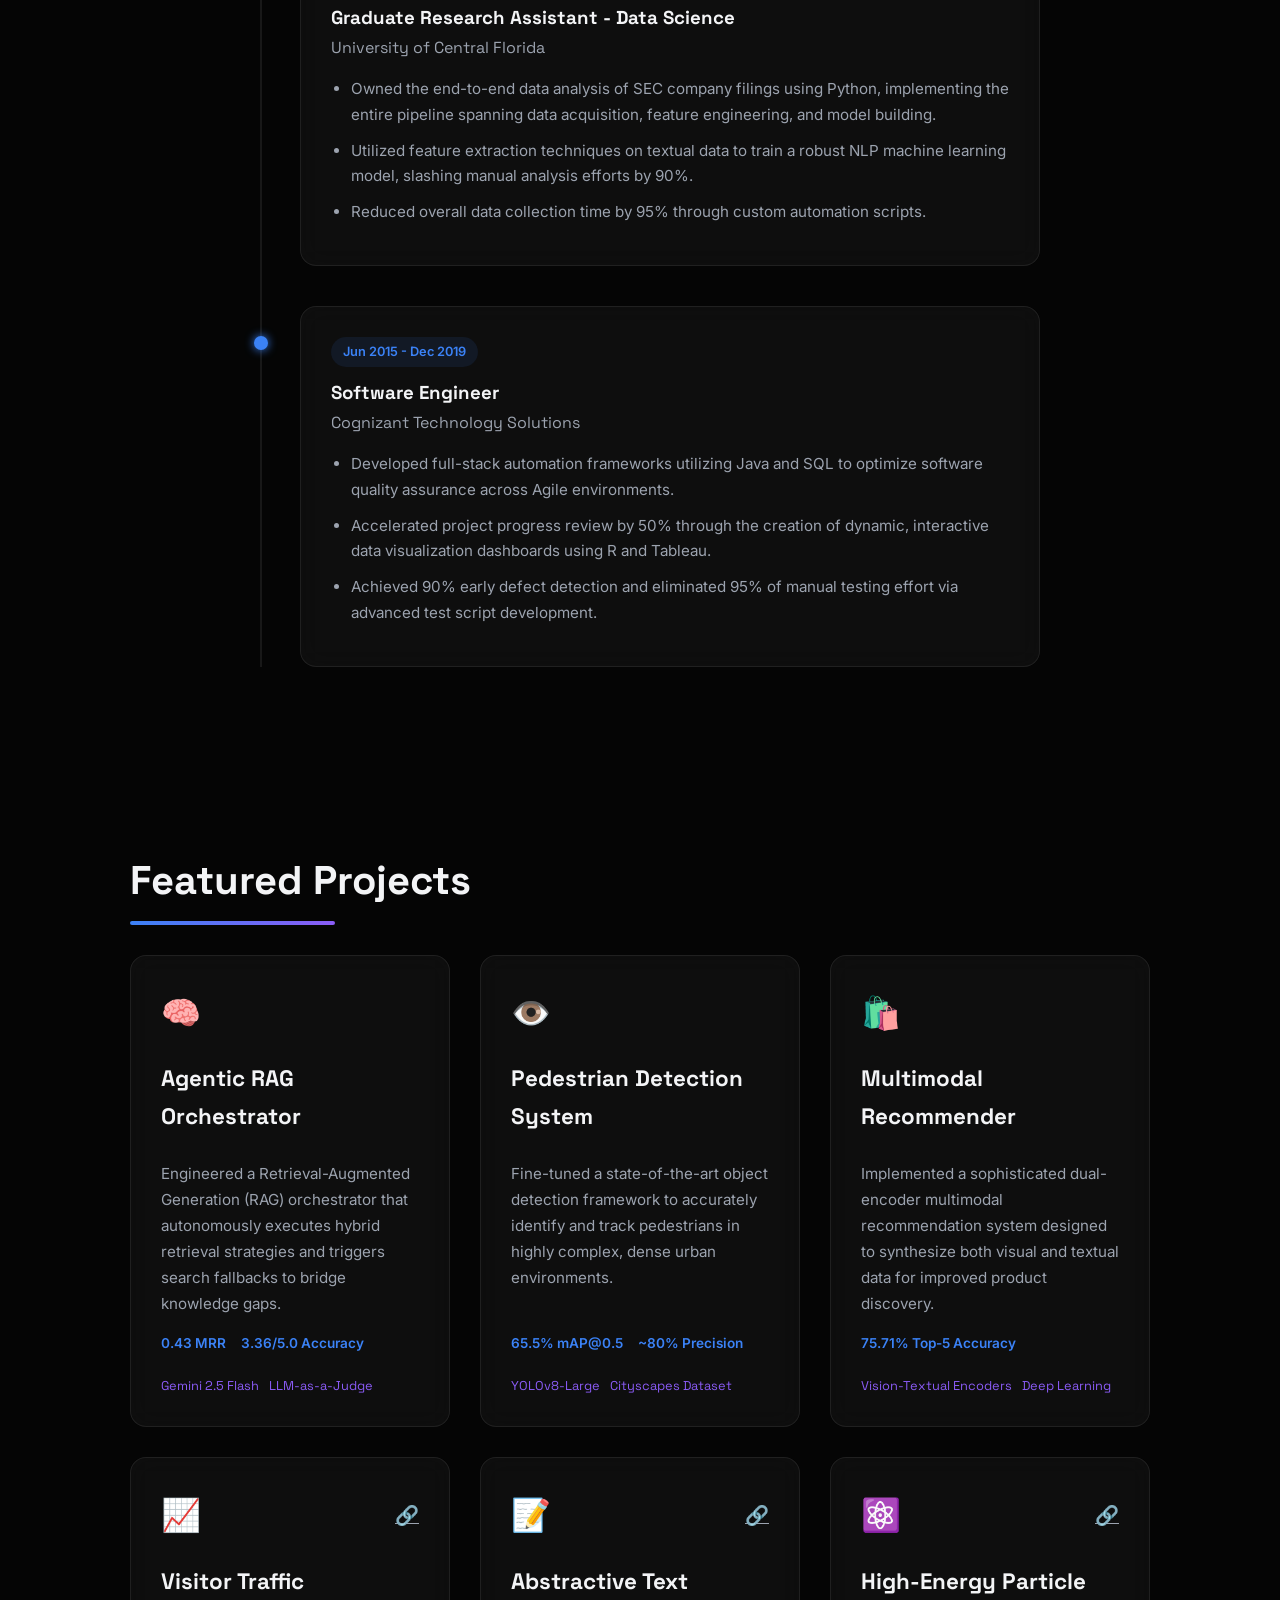
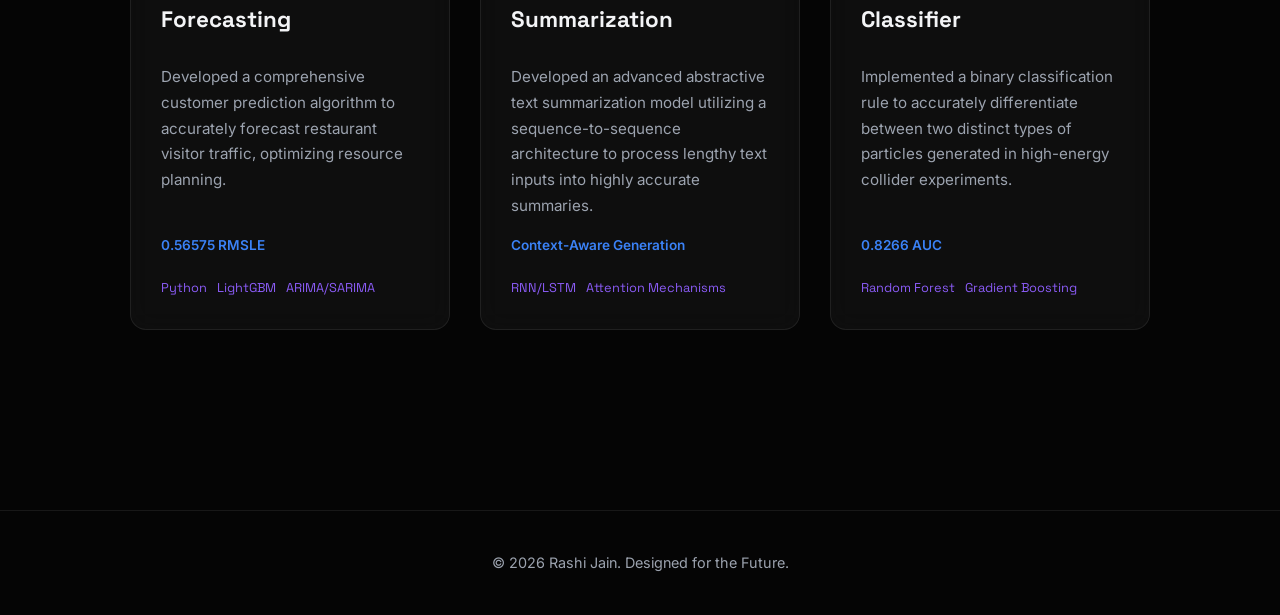
==== commit 42110ab2: "Resolved conflicts" ====
--- a/index.html
+++ b/index.html
@@ -15,16 +15,17 @@
 
     <nav>
         <div class="nav-content">
-            <a href="#" class="logo">RJ.</a>
+            <a href="#home" class="logo">RJ.</a>
             <div class="nav-links">
                 <a href="#about">About</a>
+                <a href="#skills">Skills</a>
                 <a href="#experience">Experience</a>
                 <a href="#projects">Projects</a>
             </div>
         </div>
     </nav>
 
-    <div class="container">
+    <div class="container" id="home">
         <header class="hero section-fade">
             <div class="profile-wrapper">
                 <img src="profile.jpg" alt="Rashi Jain" class="profile-img" onerror="this.src='https://ui-avatars.com/api/?name=Rashi+Jain&background=0D8ABC&color=fff&size=150'">
@@ -40,141 +41,44 @@
             </div>
         </header>
 
-        <section id="about" class="section-fade">
-            <h2 class="section-title">About Me</h2>
-            <div class="about-grid">
-                <div class="about-text glass-card">
-                    <p>
-                        I am an Artificial Intelligence Researcher and former Software Development Engineer at Amazon Web Services (AWS). I specialize in bridging the gap between cutting-edge machine learning research and scalable, production-ready cloud infrastructure.
-                    </p>
-                    <br>
-                    <p>
-                        Currently pursuing my Master of Science in Artificial Intelligence at DePaul University (3.9 GPA), my research focuses on creating AI-driven computer vision pipelines for medical diagnostics. Whether I am fine-tuning LLMs, optimizing deep learning architectures, or reducing deployment efforts through automation, I thrive on building systems that are both innovative and highly reliable.
-                    </p>
-                </div>
-                <div class="skills-wrapper glass-card">
-                    <h3 class="subsection-title">Core Arsenal</h3>
-                    <div class="skills-container">
-                        <span class="skill-tag">Python</span>
-                        <span class="skill-tag">Java</span>
-                        <span class="skill-tag">PyTorch</span>
-                        <span class="skill-tag">TensorFlow</span>
-                        <span class="skill-tag">Gen AI & LLMs</span>
-                        <span class="skill-tag">Computer Vision</span>
-                        <span class="skill-tag">AWS Architecture</span>
-                        <span class="skill-tag">Docker & CI/CD</span>
-                        <span class="skill-tag">LangChain</span>
-                    </div>
-                </div>
-            </div>
-        </section>
-
-        <section id="experience" class="section-fade">
-            <h2 class="section-title">Experience</h2>
-            <div class="timeline">
-                
-                <div class="timeline-item">
-                    <div class="timeline-dot"></div>
-                    <div class="timeline-content glass-card">
-                        <span class="timeline-date">Sep 2024 - Present</span>
-                        <h3>Graduate Research Assistant - AI</h3>
-                        <h4 class="company-text">DePaul University</h4>
-                        <ul class="task-list">
-                            <li>Architecting a lung cancer detection system using Variational Autoencoders (VAEs) on CT scans to identify malignant nodules.</li>
-                            <li>Formulated a multi-stage deep learning framework for ankle MRI analysis, integrating ResNet50 for classification (84% accuracy).</li>
-                        </ul>
-                    </div>
-                </div>
-
-                <div class="timeline-item">
-                    <div class="timeline-dot"></div>
-                    <div class="timeline-content glass-card">
-                        <span class="timeline-date">Aug 2021 - July 2023</span>
-                        <h3>Software Development Engineer</h3>
-                        <h4 class="company-text">Amazon Web Services (AWS)</h4>
-                        <ul class="task-list">
-                            <li>Engineered scalable backend services and security infrastructure for the Amazon Connect cloud platform.</li>
-                            <li>Designed an API to facilitate search functionality, lowering dependency on List and Describe APIs by 80%.</li>
-                            <li>Attained a 99% reduction in deployment efforts by implementing CI/CD pipelines across 11 AWS regions.</li>
-                        </ul>
-                    </div>
-                </div>
-
-                <div class="timeline-item">
-                    <div class="timeline-dot"></div>
-                    <div class="timeline-content glass-card">
-                        <span class="timeline-date">Sep 2020 - May 2021</span>
-                        <h3>Graduate Research Assistant - Data Science</h3>
-                        <h4 class="company-text">University of Central Florida</h4>
-                        <ul class="task-list">
-                            <li>Built end-to-end automated data pipelines with ML models to analyze large-scale SEC financial datasets.</li>
-                            <li>Reduced data collection time by 95% through automation.</li>
-                        </ul>
-                    </div>
-                </div>
-
-            </div>
-        </section>
-
-        <section id="projects" class="section-fade">
-            <h2 class="section-title">Selected Projects</h2>
-            <div class="projects-grid">
-                
-                <div class="project-card glass-card">
-                    <div class="project-header">
-                        <i class="fas fa-brain project-icon"></i>
-                        <!-- <div class="project-links">
-                            <a href="https://github.com/rashijain" target="_blank"><i class="fab fa-github"></i></a>
-                        </div> -->
-                    </div>
-                    <h3>Agentic RAG Orchestrator</h3>
-                    <p class="project-desc">Engineered an orchestrator using Gemini-2.5-Flash that autonomously executes hybrid retrieval strategies and triggers Google Search fallbacks to bridge knowledge gaps.</p>
-                    <div class="project-metrics">
-                        <span><i class="fas fa-chart-line"></i> 0.43 MRR</span>
-                        <span><i class="fas fa-star"></i> 3.36/5.0 Accuracy</span>
-                    </div>
-                    <div class="tech-stack">
-                        <span>LLMs</span><span>RAG</span><span>Gemini API</span>
-                    </div>
-                </div>
-
-                <div class="project-card glass-card">
-                    <div class="project-header">
-                        <i class="fas fa-street-view project-icon"></i>
-                    </div>
-                    <h3>Pedestrian Detection</h3>
-                    <p class="project-desc">Fine-tuned YOLOv8-Large on the Cityscapes dataset to detect pedestrians in complex urban scenes.</p>
-                    <div class="project-metrics">
-                        <span><i class="fas fa-bullseye"></i> 65.5% mAP</span>
-                        <span><i class="fas fa-check-circle"></i> ~80% Precision</span>
-                    </div>
-                    <div class="tech-stack">
-                        <span>Computer Vision</span><span>YOLOv8</span><span>PyTorch</span>
-                    </div>
-                </div>
-
-                <div class="project-card glass-card">
-                    <div class="project-header">
-                        <i class="fas fa-photo-video project-icon"></i>
-                    </div>
-                    <h3>Multimodal Recommender</h3>
-                    <p class="project-desc">Implemented a dual-encoder multimodal recommendation system (Vision-Textual) for product discovery.</p>
-                    <div class="project-metrics">
-                        <span><i class="fas fa-trophy"></i> 75.71% Top-5 Accuracy</span>
-                    </div>
-                    <div class="tech-stack">
-                        <span>Deep Learning</span><span>Dual-Encoders</span><span>NLP</span>
-                    </div>
-                </div>
-
-            </div>
-        </section>
+        <div id="about-container"></div>
+        <div id="skills-container"></div>
+        <div id="experience-container"></div>
+        <div id="projects-container"></div>
     </div>
 
     <footer>
         <p>&copy; 2026 Rashi Jain. Designed for the Future.</p>
     </footer>
 
-    <script src="assets/js/script.js"></script>
+    <script>
+        async function loadSection(id, file) {
+            try {
+                const response = await fetch(file);
+                if (response.ok) {
+                    const text = await response.text();
+                    document.getElementById(id).innerHTML = text;
+                }
+            } catch (error) {
+                console.error("Error loading component: ", file);
+            }
+        }
+
+        async function buildPage() {
+            // Wait for all sections to be fetched and injected
+            await loadSection('about-container', 'about.html');
+            await loadSection('skills-container', 'skills.html');
+            await loadSection('experience-container', 'experience.html');
+            await loadSection('projects-container', 'projects.html');
+            
+            // Inject the main script file ONLY AFTER HTML is loaded 
+            // so the scroll animations know the elements exist
+            const script = document.createElement('script');
+            script.src = 'assets/js/script.js';
+            document.body.appendChild(script);
+        }
+        
+        buildPage();
+    </script>
 </body>
 </html>
